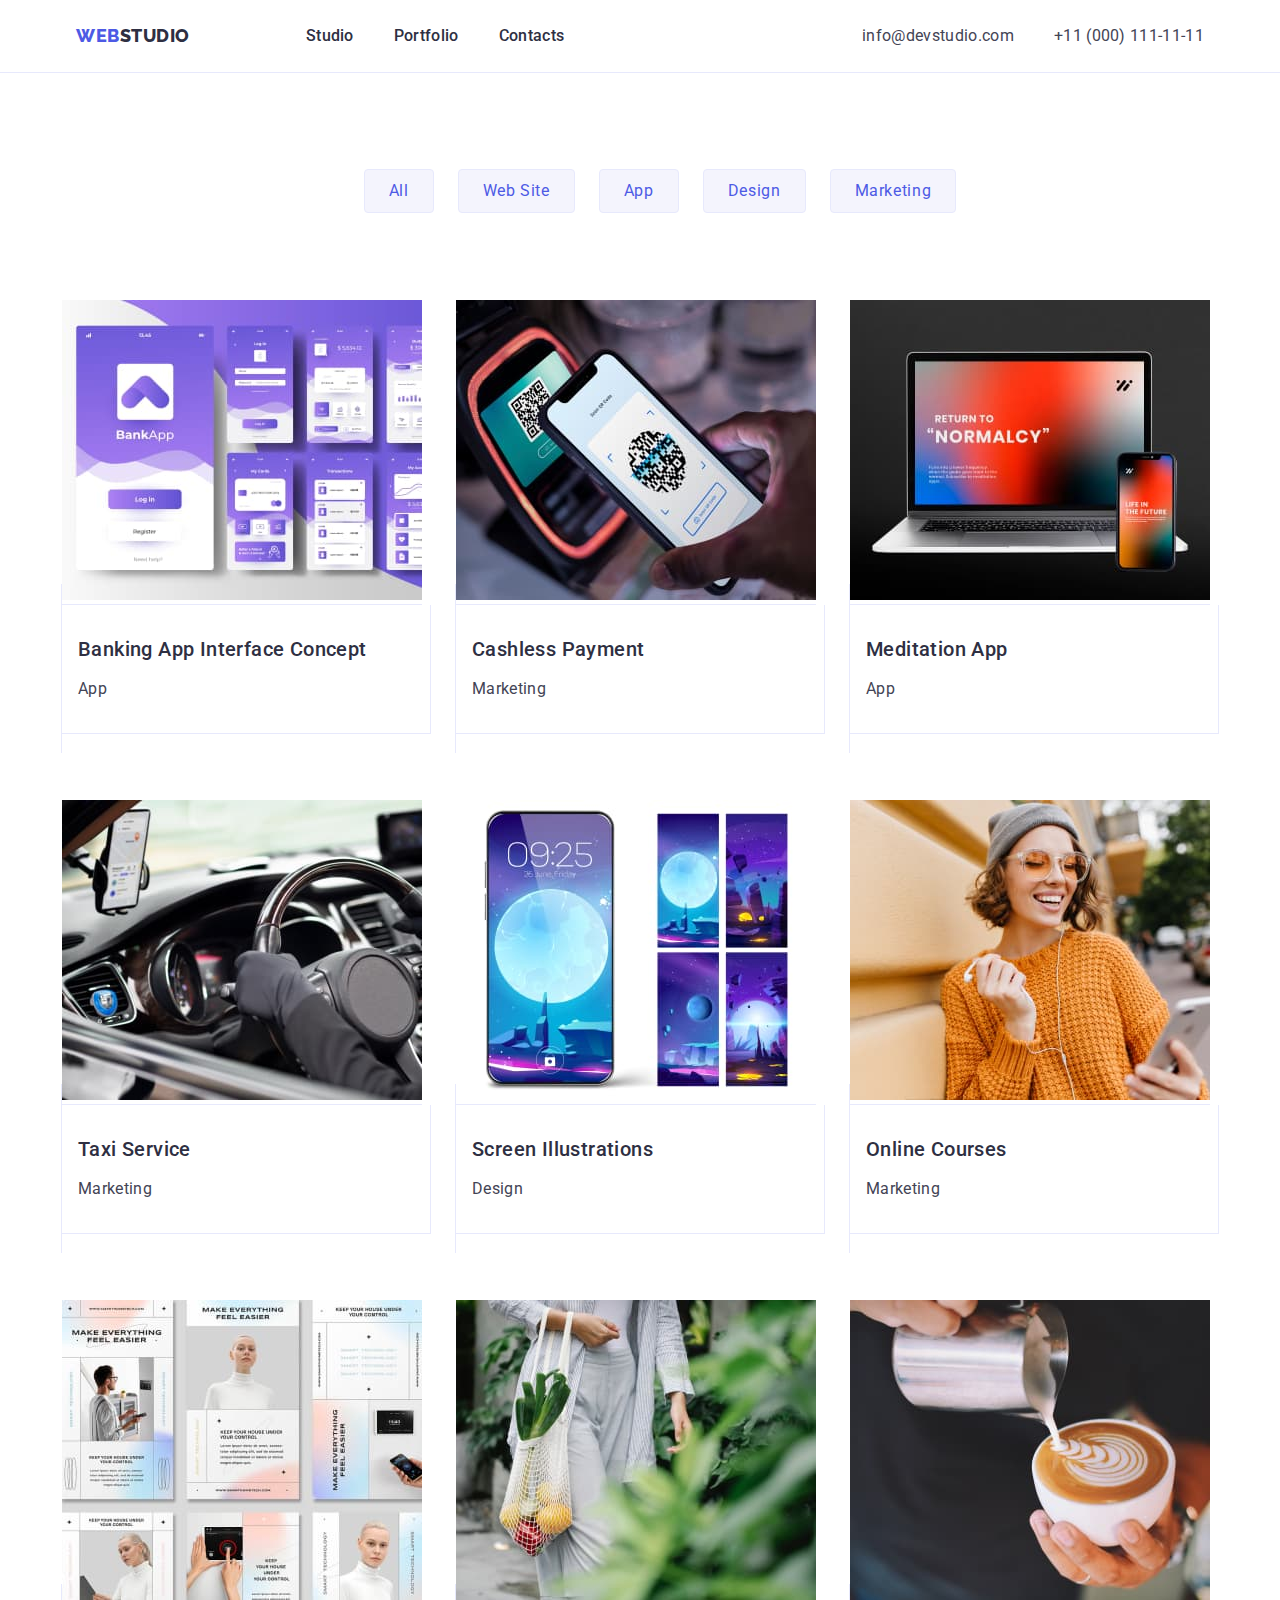
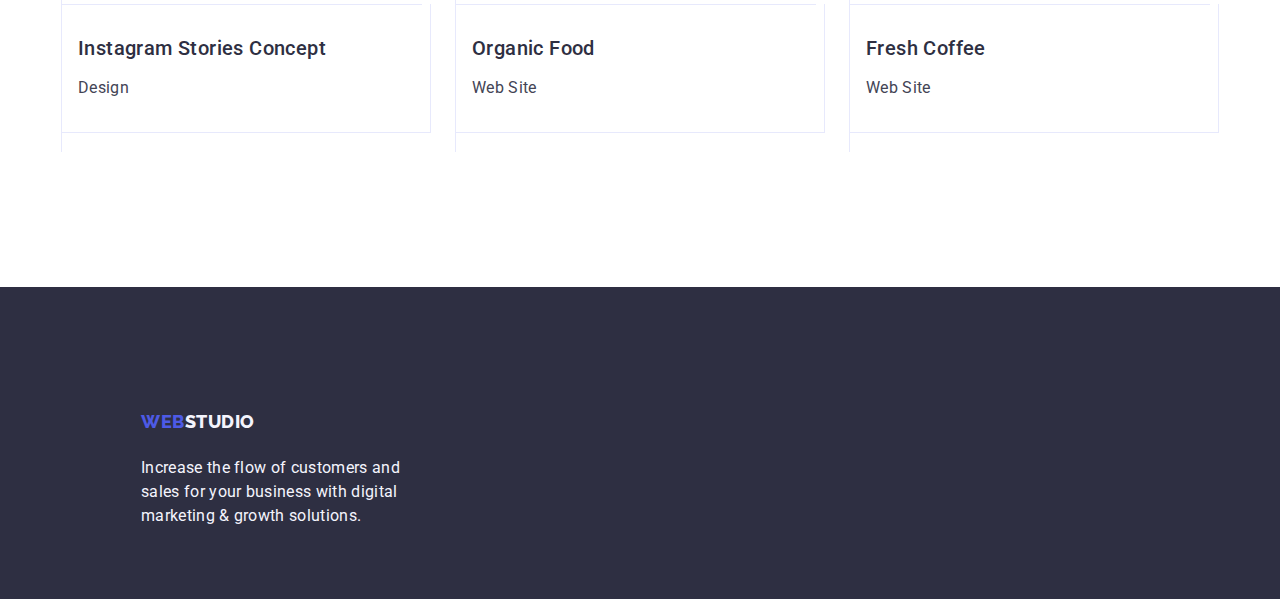
==== portfolio.html @ daed5049 "Initial commit" ====
<!DOCTYPE html>
<html lang="en">
  <head>
    <meta charset="UTF-8" />
    <meta http-equiv="X-UA-Compatible" content="IE=edge" />
    <meta name="viewport" content="width=device-width, initial-scale=1.0" />
    <link rel="preconnect" href="https://fonts.googleapis.com" />
    <link rel="preconnect" href="https://fonts.gstatic.com" crossorigin />
    <link
      href="https://fonts.googleapis.com/css2?family=Raleway:wght@800&family=Roboto:wght@400;500;700;900&display=swap"
      rel="stylesheet"
    />
    <link
      rel="stylesheet"
      href="https://cdnjs.cloudflare.com/ajax/libs/modern-normalize/1.1.0/modern-normalize.min.css"
    />
    <link rel="stylesheet" href="./css/styles.css" />
    <title>Document</title>
  </head>
  <body>
    <header class="main-header">
      <div class="container nav-container">
        <nav class="header-navigation">
          <a class="logotype link" href="./index.html"
            >Web<span class="right-part-logo">Studio</span></a
          >
          <ul class="menu list">
            <li class="menu-item">
              <a class="menu-link link" href="./index.html"> Studio</a>
            </li>
            <li class="menu-item">
              <a class="menu-link link" href="./portfolio.html">Portfolio</a>
            </li>
            <li class="menu-item">
              <a class="menu-link link" href="">Contacts</a>
            </li>
          </ul>
        </nav>

        <address class="menu-contacts">
          <ul class="menu-links list">
            <li class="menu-item">
              <a class="contacts link" href="mailto:info@devstudio.com">info@devstudio.com</a>
            </li>
            <li class="menu-item">
              <a class="contacts link" href="tel:+110001111111">+11 (000) 111-11-11</a>
            </li>
          </ul>
        </address>
      </div>
    </header>

    <main>
      <section class="portfolio">
        <div class="container">
          <h1 class="hidden-title">Navigation Portfolio</h1>

          <ul class="list-btn list">
            <li class="btn-nav">
              <button class="btn-portfolio" type="button">All</button>
            </li>
            <li class="btn-nav">
              <button class="btn-portfolio" type="button">Web Site</button>
            </li>
            <li class="btn-nav">
              <button class="btn-portfolio" type="button">App</button>
            </li>
            <li class="btn-nav">
              <button class="btn-portfolio" type="button">Design</button>
            </li>
            <li class="btn-nav">
              <button class="btn-portfolio" type="button">Marketing</button>
            </li>
          </ul>

          <ul class="list list-portfolio">
            <li class="list-link">
              <a class="link-portfolio link" href="#">
                <img class="img" src="./images/banking-interface.jpg" alt="interface-bank-app" />
                <div class="application">
                  <h2 class="suptitle-portfolio">Banking App Interface Concept</h2>
                  <p class="text-item">App</p>
                </div>
              </a>
            </li>
            <li class="list-link">
              <a class="link-portfolio link" href="#"
                ><img class="img" src="./images/cashless-payment.jpg" alt="mobil-payments" />
                <div class="application">
                  <h2 class="suptitle-portfolio">Cashless Payment</h2>
                  <p class="text-item">Marketing</p>
                </div>
              </a>
            </li>
            <li class="list-link">
              <a class="link-portfolio link" href=""
                ><img class="img" src="./images/meditation-app.jpg" alt="phone-and-laptop" />
                <div class="application">
                  <h2 class="suptitle-portfolio">Meditation App</h2>
                  <p class="text-item">App</p>
                </div>
              </a>
            </li>
            <li class="list-link">
              <a class="link-portfolio link" href=""
                ><img class="img" src="./images/taxi-service.jpg" alt="car-interior" />
                <div class="application">
                  <h2 class="suptitle-portfolio">Taxi Service</h2>
                  <p class="text-item">Marketing</p>
                </div>
              </a>
            </li>
            <li class="list-link">
              <a class="link-portfolio link" href=""
                ><img
                  class="img link"
                  src="./images/screen-illustrations.jpg"
                  alt="screenshot-phone"
                />
                <div class="application">
                  <h2 class="suptitle-portfolio">Screen Illustrations</h2>
                  <p class="text-item">Design</p>
                </div>
              </a>
            </li>
            <li class="list-link">
              <a class="link-portfolio link" href=""
                ><img class="img" src="./images/online-courses.jpg" alt="smiling-girl" />
                <div class="application">
                  <h2 class="suptitle-portfolio">Online Courses</h2>
                  <p class="text-item">Marketing</p>
                </div>
              </a>
            </li>
            <li class="list-link">
              <a class="link-portfolio link" href=""
                ><img
                  class="img"
                  src="./images/instagram-stories-concept.jpg"
                  alt="template-stories"
                />
                <div class="application">
                  <h2 class="suptitle-portfolio">Instagram Stories Concept</h2>
                  <p class="text-item">Design</p>
                </div>
              </a>
            </li>
            <li class="list-link">
              <a class="link-portfolio link" href=""
                ><img class="img" src="./images/organic-food.jpg" alt="women-with-organic-food" />
                <div class="application">
                  <h2 class="suptitle-portfolio">Organic Food</h2>
                  <p class="text-item">Web Site</p>
                </div>
              </a>
            </li>
            <li class="list-link">
              <a class="link-portfolio link" href="">
                <img class="img" src="./images/fresh-coffee.jpg" alt="coffee" />
                <div class="application">
                  <h2 class="suptitle-portfolio">Fresh Coffee</h2>
                  <p class="text-item">Web Site</p>
                </div>
              </a>
            </li>
          </ul>
        </div>
      </section>
    </main>

    <footer class="footer">
      <div class="container">
        <a class="logotype link" href="./index.html"
          >Web<span class="right-part-logo-footer">Studio</span></a
        >
        <p class="text-item-footer">
          Increase the flow of customers and sales for your business with digital marketing & growth
          solutions.
        </p>
      </div>
    </footer>
  </body>
</html>
---- css/styles.css ----
:root {
  --background-color: #ffffff;
  --logo-color: #4d5ae5;
  --main-title-color: #2e2f42;
  --main-paragraf-color: #434455;
  --right-part-logo-header: #2e2f42;
  --right-part-logo-footer: #f4f4fd;
  --portfolio-btn-text: #4d5ae5;
  --portfolio-btn-background: #f4f4fd;
  --border-color-btn-portfolio: #e7e9fc;
}

body {
  font-family: 'Roboto', sans-serif;
  color: #434455;
  background-color: var(--background-color);
}

.container {
  margin-right: auto;
  margin-left: auto;
  width: 1158px;
}

.list {
  display: flex;
  flex-wrap: wrap;
  margin-top: 0;
  margin-bottom: 0;
  list-style: none;
}

.link {
  text-decoration: none;
}

/* =====HEADER===== */

.main-header {
  border-bottom: 1px solid #e7e9fc;
}

.nav-container {
  display: flex;
  padding-left: 15px;
  padding-right: 15px;
}

.menu {
  display: flex;
}

.logotype {
  font-family: 'Raleway', sans-serif;
  display: inline-block;
  padding: 24px 0;
  margin-right: 76px;
  font-weight: 800;
  font-size: 18px;
  line-height: 1.17;
  letter-spacing: 0.03em;
  text-transform: uppercase;
  color: var(--logo-color);
}

.right-part-logo {
  color: var(--right-part-logo-header);
}

.menu-link {
  display: block;
  padding-top: 24px;
  padding-bottom: 24px;

  font-weight: 500;
  font-size: 16px;
  line-height: 1.5;
  letter-spacing: 0.02em;
  color: #2e2f42;
}

.menu-link:hover,
.menu-link:focus {
  color: #404bbf;
}

.menu {
  gap: 40px;
}

.menu-contacts {
  font-style: normal;
}

.header-navigation {
  display: flex;
  align-items: center;
}

.contacts {
  display: block;
  margin-top: 24px;
  margin-bottom: 24px;
  font-weight: 400;
  font-size: 16px;
  line-height: 1.5;
  letter-spacing: 0.02em;
  color: #434455;
}

.contacts:hover,
.contacts:focus {
  color: #404bbf;
}

/*=====ADDRESS=====*/

.menu-links {
  display: flex;
  align-items: center;
  gap: 40px;
}

.menu-links:last-child {
  margin-right: 0;
}

.menu-contacts {
  margin-left: auto;
}

.menu-item:last-child {
  margin-right: 0;
}

/*=====/ADRESS===== */

/* =====/HEADER===== */

/* =====HERO===== */
.main-title {
  margin: auto;
  max-width: 496px;
  margin-bottom: 48px;

  font-weight: 700;
  font-size: 56px;
  line-height: 1.07;
  text-align: center;
  letter-spacing: 0.02em;
  color: #ffffff;
}

.hero {
  margin: auto;
  width: 1440px;
  height: 600px;
  padding: 180px 0 188px;
  text-align: center;
  background: #2e2f42;
}

.modal-button {
  display: block;
  border: none;
  margin: auto;
  border-radius: 4px;
  padding: 16px 32px;
  min-width: 169px;
  font-family: 'Roboto', sans-serif;
  font-weight: 500;
  font-size: 16px;
  line-height: 1.5;
  letter-spacing: 0.04em;
  height: 56px;
  cursor: pointer;
  background: #4d5ae5;
  color: #ffffff;
}

.modal-button:hover,
.modal-button:focus {
  background: #404bbf;
  cursor: pointer;
}
/* =====/HERO===== */
/* =====MAIN-CONTAINER===== */

.main-content {
  margin: auto;
}

.hidden-title {
  margin-top: 0;
  line-height: 1.2;
  display: none;
  color: var(--main-title-color);
}

.text-list {
  width: 264px;
  height: 104px;
}

.suptitle {
  text-align: start;
  margin-top: 0;
  margin-bottom: 8px;
  font-weight: 500;
  font-size: 20px;
  line-height: 1.2;
  letter-spacing: 0.02em;
  color: var(--main-title-color);
}

.text-item {
  text-align: start;
  margin-bottom: 0;
  font-weight: 400;
  font-size: 16px;
  line-height: 1.5;
  letter-spacing: 0.02em;
  color: var(--main-paragraf-color);
}

.last-title {
  margin-top: 0;
  margin-bottom: 72px;
  font-weight: 700;
  font-size: 36px;
  line-height: 1.11;
  text-align: center;
  letter-spacing: 0.02em;
  text-transform: capitalize;
  color: var(--main-title-color);
}

.company-features {
  padding: 120px 0 120px;
}

.features-list {
  display: flex;
  padding: 0 15px;
  gap: 24px;
}

.features-list:last-child {
  margin-right: 0;
}

.first-text-list {
  flex-basis: calc((100% - 72px) / 4);
}

.specialization-company {
  padding-bottom: 120px;
}

.specialization-list {
  padding: 0 15px;
  margin: auto;
  gap: 24px;
}

.specialization-list:last-child {
  margin-right: 0;
}

.first-img-list {
  flex-basis: calc((100% - 3 * 16px) / 3);
}

.members-company {
  padding: 120px 0 120px;
  background-color: #f4f4fd;
}

.images {
  display: block;
}

.img-list {
  box-sizing: border-box;
  width: 360px;
  height: 300px;
  border: 1px solid #e7e9fc;
}

.list-members {
  padding: 0 15px;
  gap: 24px;
}

.list-members:last-child {
  margin-right: 0;
}

.list-company-members {
  width: 264px;
  height: 380px;
  border-radius: 0px 0px 4px 4px;
  box-shadow: 0px 1px 6px rgba(46, 47, 66, 0.08), 0px 1px 1px rgba(46, 47, 66, 0.16),
    0px 2px 1px rgba(46, 47, 66, 0.08);
  background-color: #ffffff;
}

.first-company-members {
  flex-basis: calc((100% - 72px) / 4);
}

.name-workers {
  padding: 32px 16px;
}

.suptitle-name {
  text-align: center;
  margin-top: 0;
  margin-bottom: 8px;
  font-weight: 500;
  font-size: 20px;
  line-height: 1.2;
  letter-spacing: 0.02em;
  color: var(--main-title-color);
}

.profession {
  text-align: center;
  margin-bottom: 0;
  font-weight: 400;
  font-size: 16px;
  line-height: 1.5;
  letter-spacing: 0.02em;
  color: var(--main-paragraf-color);
}

/* =====/MAIN-CONTAINER===== */
/* =====FOOTER===== */
.right-part-logo-footer {
  align-items: center;
  padding: 0px;
  width: 115px;
  height: 24px;
  left: 156px;
  margin-bottom: 16px;
  color: var(--right-part-logo-footer);
}

.text-item-footer {
  margin: 0;
  max-width: 264px;
  font-weight: 400;
  font-size: 16px;
  line-height: 1.5;
  letter-spacing: 0.02em;
  color: #f4f4fd;
}

.footer {
  margin: auto;
  width: 1440px;
  height: 312px;
  padding: 100px 0;
  background: #2e2f42;
}
/* =====/FOOTER===== */
/* =====PORTFOLIO===== */

.portfolio {
  padding: 96px 0 120px;
}

.list-btn {
  justify-content: center;
  gap: 24px;
  margin-bottom: 72px;
}

.btn-portfolio {
  font-family: 'Roboto', sans-serif;
  padding: 12px 24px;
  border: 1px solid var(--border-color-btn-portfolio);
  border-radius: 4px;
  letter-spacing: 0.04em;
  color: var(--portfolio-btn-text);
  background-color: var(--portfolio-btn-background);
}

.btn-portfolio:hover,
.btn-portfolio:focus {
  border: 1px solid transparent;
  cursor: pointer;
  color: #ffffff;
  background-color: #404bbf;
}

.container-btn-portfolio {
  margin-top: 96px;
  margin-bottom: 72px;
}

.link-portfolio {
  margin-bottom: 48px;
  width: 360px;
  height: 300px;
  border: 1px solid #e7e9fc;
}

.list-portfolio {
  display: flex;
  flex-wrap: wrap;
  column-gap: 24px;
  row-gap: 48px;
  padding: 15px 0;
}

.list-link {
  width: calc((100% - 48px) / 3);
}

.application {
  padding: 32px 16px;
  border: 1px solid #e7e9fc;
  border-top: none;
}

.suptitle-portfolio {
  margin-top: 0;
  margin-bottom: 8px;
  font-weight: 500;
  font-size: 20px;
  line-height: 1.2;
  letter-spacing: 0.02em;
  color: var(--main-title-color);
}
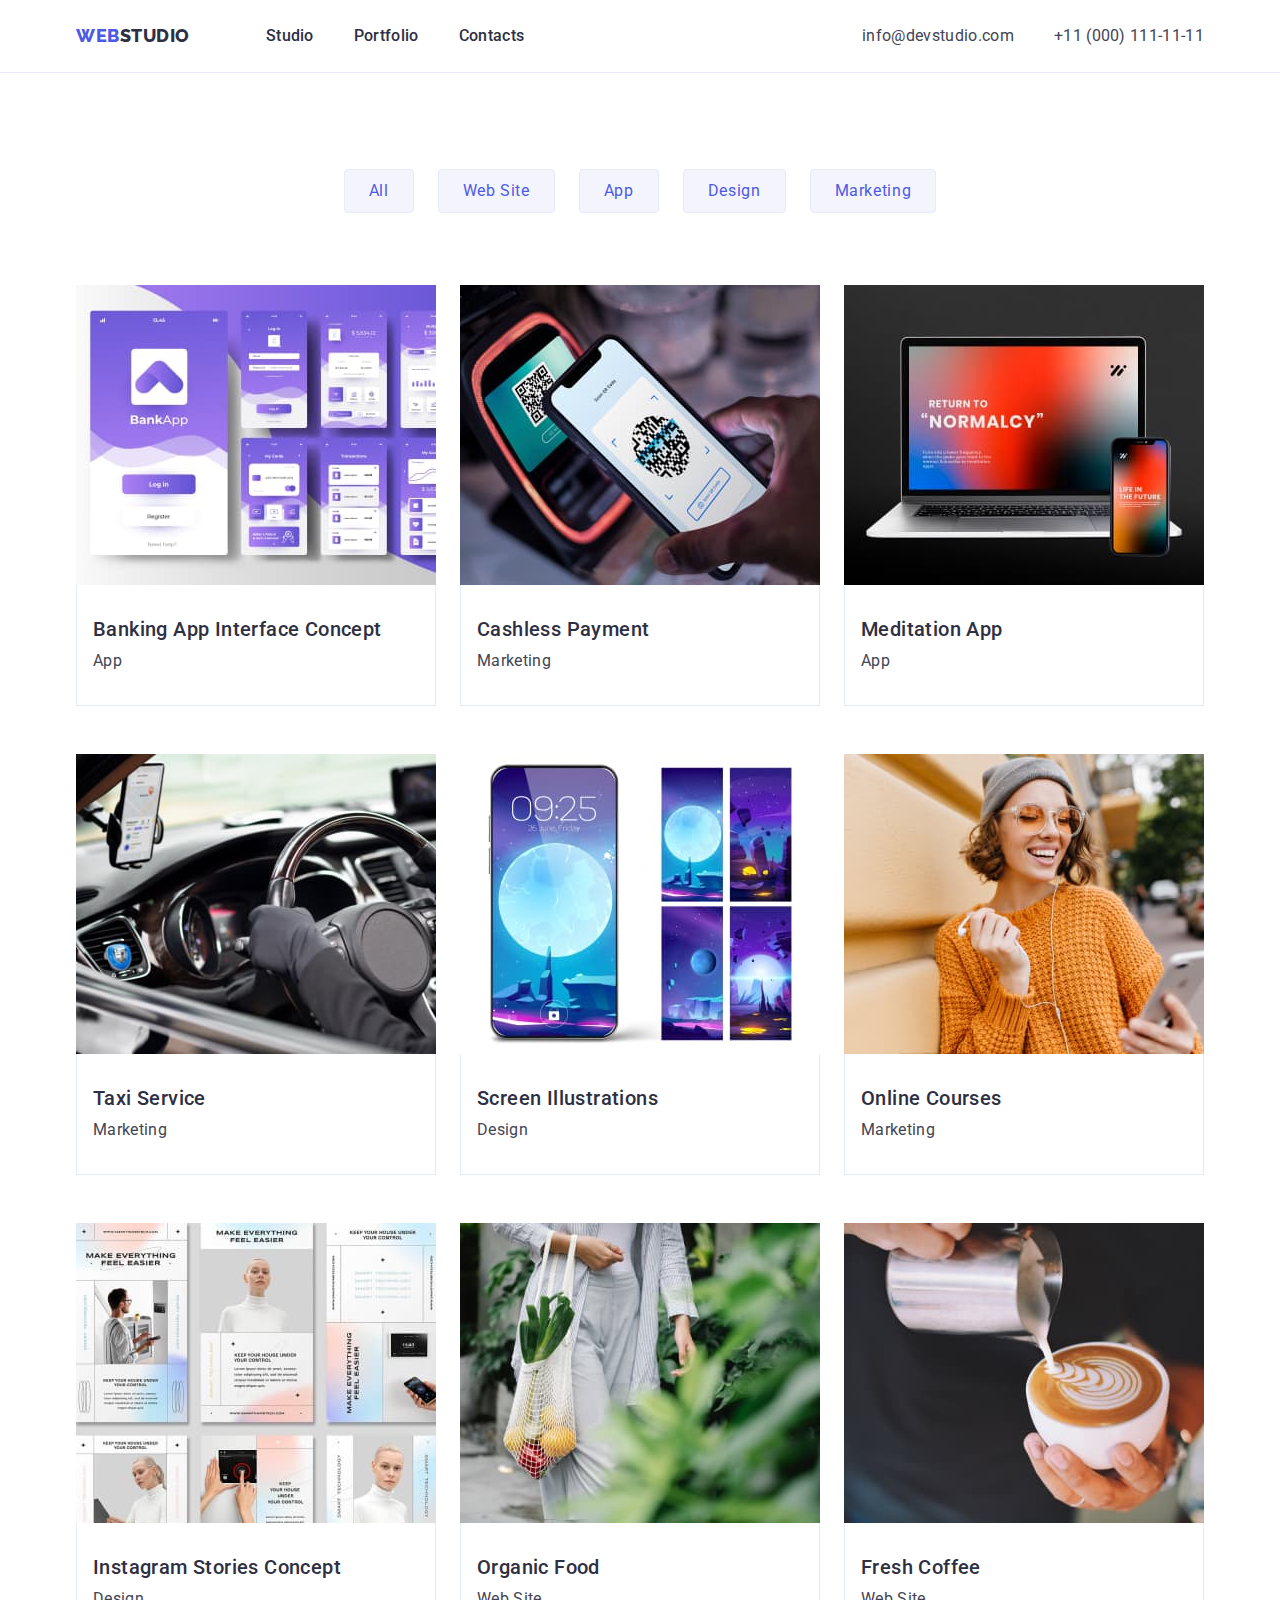
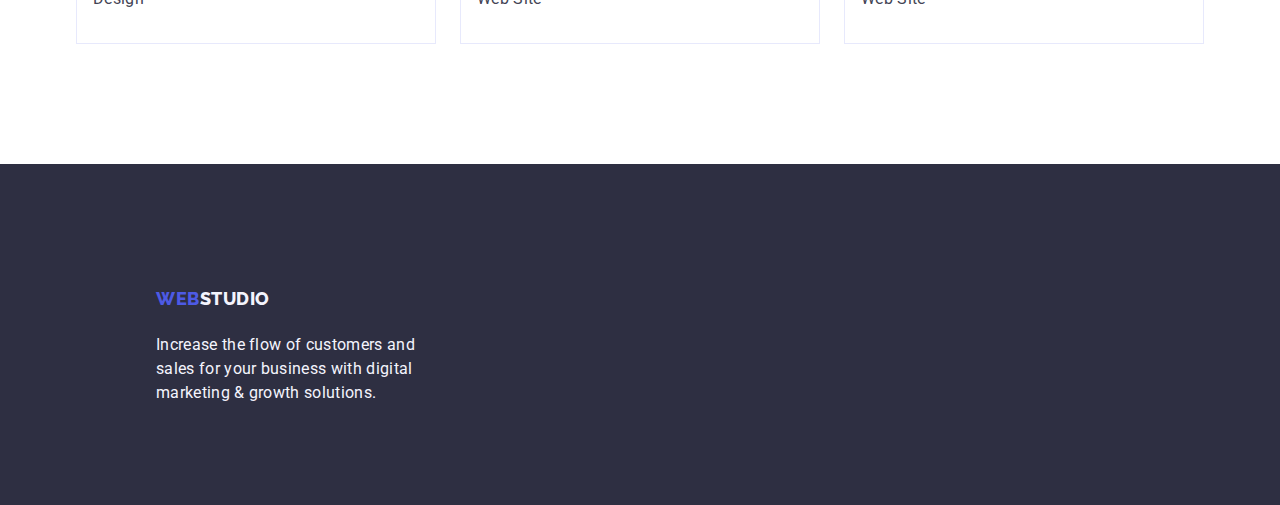
==== commit 5dd93441: "Update index.html,portfolio.html and styles.css" ====
--- a/portfolio.html
+++ b/portfolio.html
@@ -53,7 +53,7 @@
     <main>
       <section class="portfolio">
         <div class="container">
-          <h1 class="hidden-title">Navigation Portfolio</h1>
+          <h1 class="visually-hidden">Navigation Portfolio</h1>
 
           <ul class="list-btn list">
             <li class="btn-nav">
@@ -73,7 +73,7 @@
             </li>
           </ul>
 
-          <ul class="list list-portfolio">
+          <ul class="list-portfolio list">
             <li class="list-link">
               <a class="link-portfolio link" href="#">
                 <img class="img" src="./images/banking-interface.jpg" alt="interface-bank-app" />
--- a/css/styles.css
+++ b/css/styles.css
@@ -16,7 +16,17 @@
   background-color: var(--background-color);
 }
 
+h1,
+h2,
+h3,
+p {
+  padding: 0;
+  margin: 0;
+}
+
 .container {
+  padding-right: 15px;
+  padding-left: 15px;
   margin-right: auto;
   margin-left: auto;
   width: 1158px;
@@ -25,8 +35,8 @@
 .list {
   display: flex;
   flex-wrap: wrap;
-  margin-top: 0;
-  margin-bottom: 0;
+  padding: 0;
+  margin: 0;
   list-style: none;
 }
 
@@ -42,8 +52,8 @@
 
 .nav-container {
   display: flex;
-  padding-left: 15px;
-  padding-right: 15px;
+  /* padding-left: 15px;
+  padding-right: 15px; */
 }
 
 .menu {
@@ -54,6 +64,7 @@
   font-family: 'Raleway', sans-serif;
   display: inline-block;
   padding: 24px 0;
+  /* margin-bottom: 16px; */
   margin-right: 76px;
   font-weight: 800;
   font-size: 18px;
@@ -63,6 +74,19 @@
   color: var(--logo-color);
 }
 
+.logo-footer {
+  font-family: 'Raleway', sans-serif;
+  display: inline-block;
+  margin-bottom: 16px;
+  margin-right: 76px;
+  font-weight: 800;
+  font-size: 18px;
+  line-height: 1.17;
+  letter-spacing: 0.03em;
+  text-transform: uppercase;
+  color: var(--logo-color);
+}
+
 .right-part-logo {
   color: var(--right-part-logo-header);
 }
@@ -99,8 +123,8 @@
 
 .contacts {
   display: block;
-  margin-top: 24px;
-  margin-bottom: 24px;
+  padding-top: 24px;
+  padding-bottom: 24px;
   font-weight: 400;
   font-size: 16px;
   line-height: 1.5;
@@ -154,8 +178,7 @@
 .hero {
   margin: auto;
   width: 1440px;
-  height: 600px;
-  padding: 180px 0 188px;
+  padding: 188px 0 188px;
   text-align: center;
   background: #2e2f42;
 }
@@ -190,16 +213,17 @@
   margin: auto;
 }
 
-.hidden-title {
-  margin-top: 0;
-  line-height: 1.2;
-  display: none;
-  color: var(--main-title-color);
-}
-
-.text-list {
-  width: 264px;
-  height: 104px;
+.visually-hidden {
+  position: absolute;
+  white-space: nowrap;
+  width: 1px;
+  height: 1px;
+  overflow: hidden;
+  border: 0;
+  padding: 0;
+  clip: rect(0 0 0 0);
+  clip-path: inset(50%);
+  margin: -1px;
 }
 
 .suptitle {
@@ -215,6 +239,7 @@
 
 .text-item {
   text-align: start;
+  margin-top: 0;
   margin-bottom: 0;
   font-weight: 400;
   font-size: 16px;
@@ -241,7 +266,6 @@
 
 .features-list {
   display: flex;
-  padding: 0 15px;
   gap: 24px;
 }
 
@@ -249,8 +273,8 @@
   margin-right: 0;
 }
 
-.first-text-list {
-  flex-basis: calc((100% - 72px) / 4);
+.text-list {
+  width: calc((100% - 72px) / 4);
 }
 
 .specialization-company {
@@ -258,8 +282,6 @@
 }
 
 .specialization-list {
-  padding: 0 15px;
-  margin: auto;
   gap: 24px;
 }
 
@@ -267,8 +289,8 @@
   margin-right: 0;
 }
 
-.first-img-list {
-  flex-basis: calc((100% - 3 * 16px) / 3);
+.img-list {
+  width: calc((100% - 48px) / 3);
 }
 
 .members-company {
@@ -282,18 +304,20 @@
 
 .img-list {
   box-sizing: border-box;
-  width: 360px;
-  height: 300px;
+
   border: 1px solid #e7e9fc;
 }
 
 .list-members {
-  padding: 0 15px;
   gap: 24px;
 }
 
 .list-members:last-child {
   margin-right: 0;
+}
+
+.list-company-members {
+  width: calc((100% - 72px) / 4);
 }
 
 .list-company-members {
@@ -305,10 +329,6 @@
   background-color: #ffffff;
 }
 
-.first-company-members {
-  flex-basis: calc((100% - 72px) / 4);
-}
-
 .name-workers {
   padding: 32px 16px;
 }
@@ -326,6 +346,7 @@
 
 .profession {
   text-align: center;
+  margin-top: 0;
   margin-bottom: 0;
   font-weight: 400;
   font-size: 16px;
@@ -347,7 +368,6 @@
 }
 
 .text-item-footer {
-  margin: 0;
   max-width: 264px;
   font-weight: 400;
   font-size: 16px;
@@ -359,7 +379,6 @@
 .footer {
   margin: auto;
   width: 1440px;
-  height: 312px;
   padding: 100px 0;
   background: #2e2f42;
 }
@@ -399,23 +418,19 @@
   margin-bottom: 72px;
 }
 
-.link-portfolio {
-  margin-bottom: 48px;
-  width: 360px;
-  height: 300px;
-  border: 1px solid #e7e9fc;
-}
-
 .list-portfolio {
   display: flex;
   flex-wrap: wrap;
   column-gap: 24px;
   row-gap: 48px;
-  padding: 15px 0;
 }
 
 .list-link {
   width: calc((100% - 48px) / 3);
+}
+
+.img {
+  display: block;
 }
 
 .application {
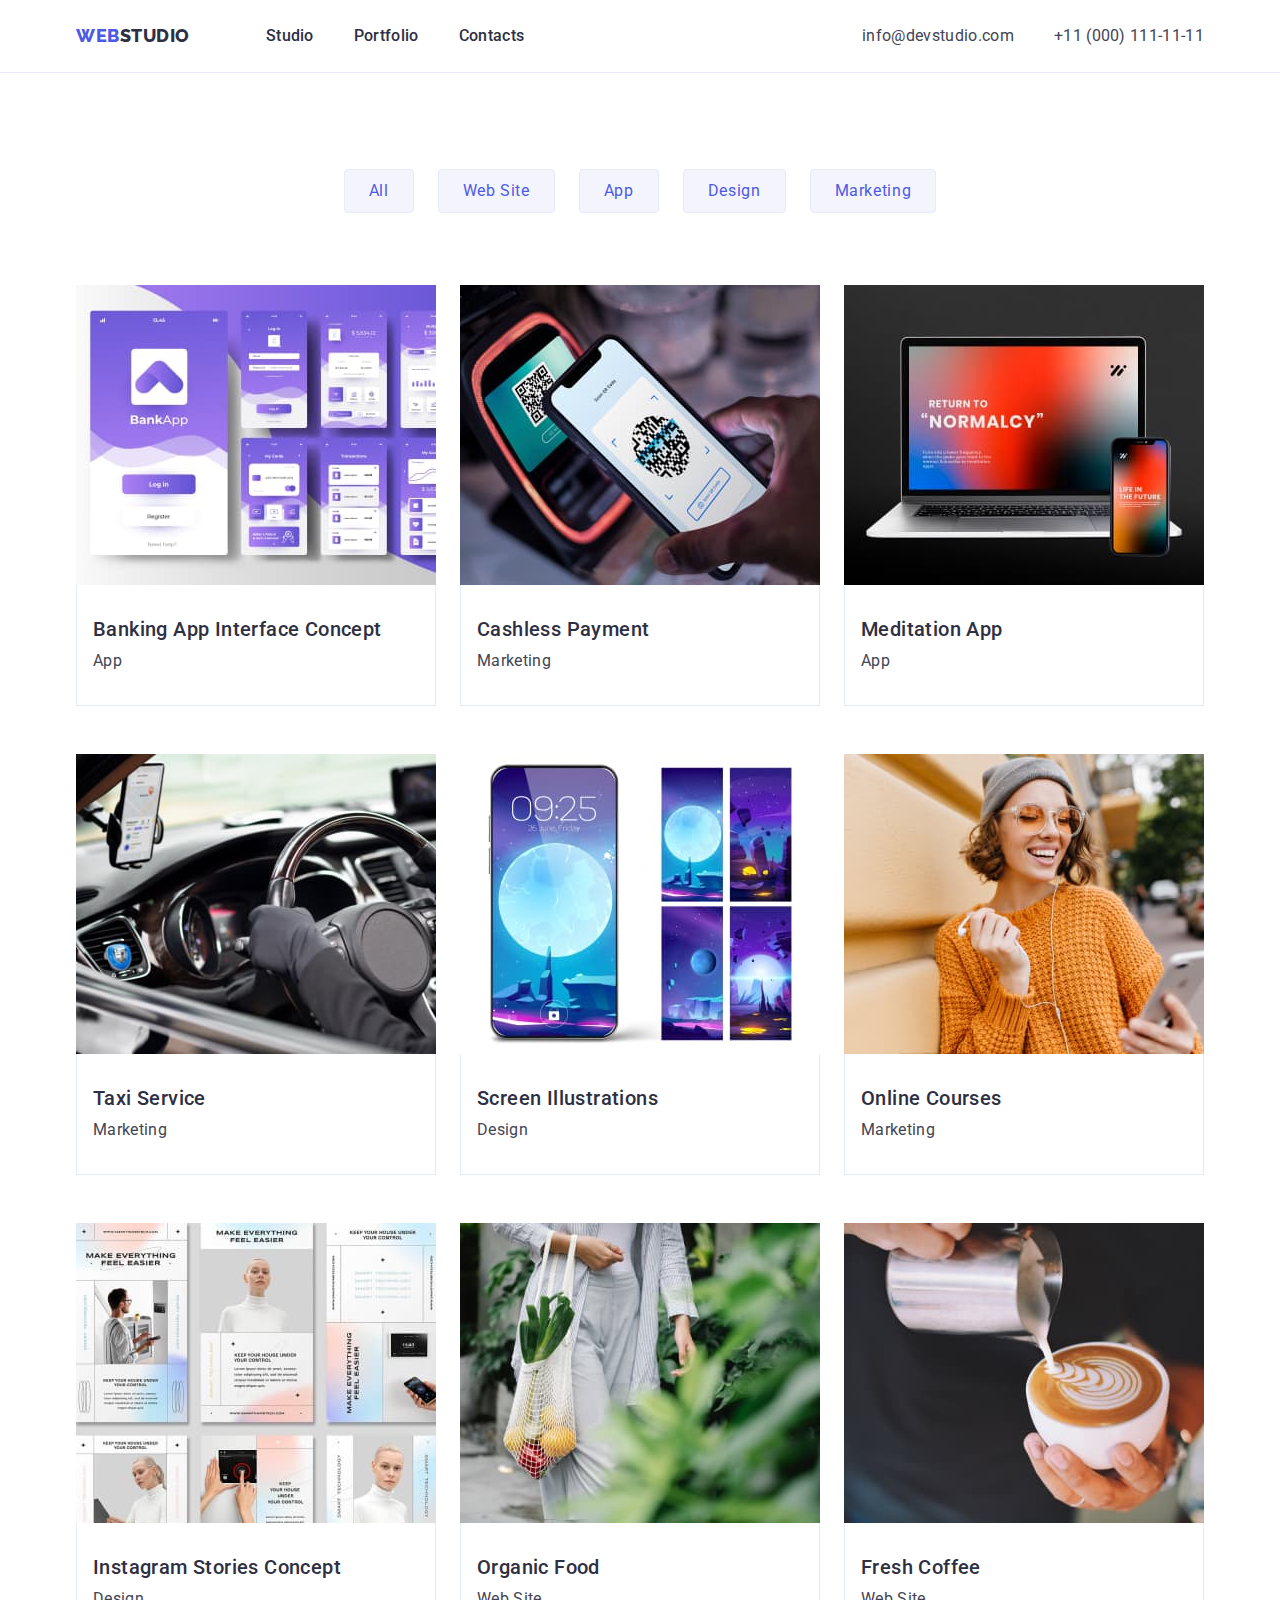
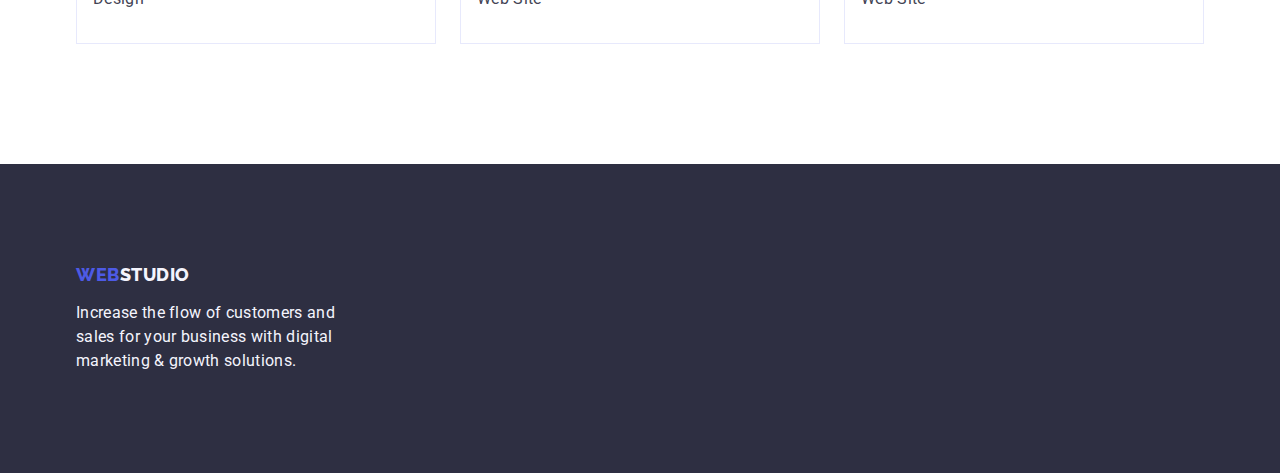
==== commit 018f3f1d: "Update styles.css" ====
--- a/portfolio.html
+++ b/portfolio.html
@@ -170,7 +170,7 @@
 
     <footer class="footer">
       <div class="container">
-        <a class="logotype link" href="./index.html"
+        <a class="logo-footer link" href="./index.html"
           >Web<span class="right-part-logo-footer">Studio</span></a
         >
         <p class="text-item-footer">
--- a/css/styles.css
+++ b/css/styles.css
@@ -64,7 +64,6 @@
   font-family: 'Raleway', sans-serif;
   display: inline-block;
   padding: 24px 0;
-  /* margin-bottom: 16px; */
   margin-right: 76px;
   font-weight: 800;
   font-size: 18px;
@@ -177,7 +176,6 @@
 
 .hero {
   margin: auto;
-  width: 1440px;
   padding: 188px 0 188px;
   text-align: center;
   background: #2e2f42;
@@ -289,10 +287,6 @@
   margin-right: 0;
 }
 
-.img-list {
-  width: calc((100% - 48px) / 3);
-}
-
 .members-company {
   padding: 120px 0 120px;
   background-color: #f4f4fd;
@@ -304,8 +298,7 @@
 
 .img-list {
   box-sizing: border-box;
-
-  border: 1px solid #e7e9fc;
+  width: calc((100% - 48px) / 3);
 }
 
 .list-members {
@@ -378,7 +371,6 @@
 
 .footer {
   margin: auto;
-  width: 1440px;
   padding: 100px 0;
   background: #2e2f42;
 }
